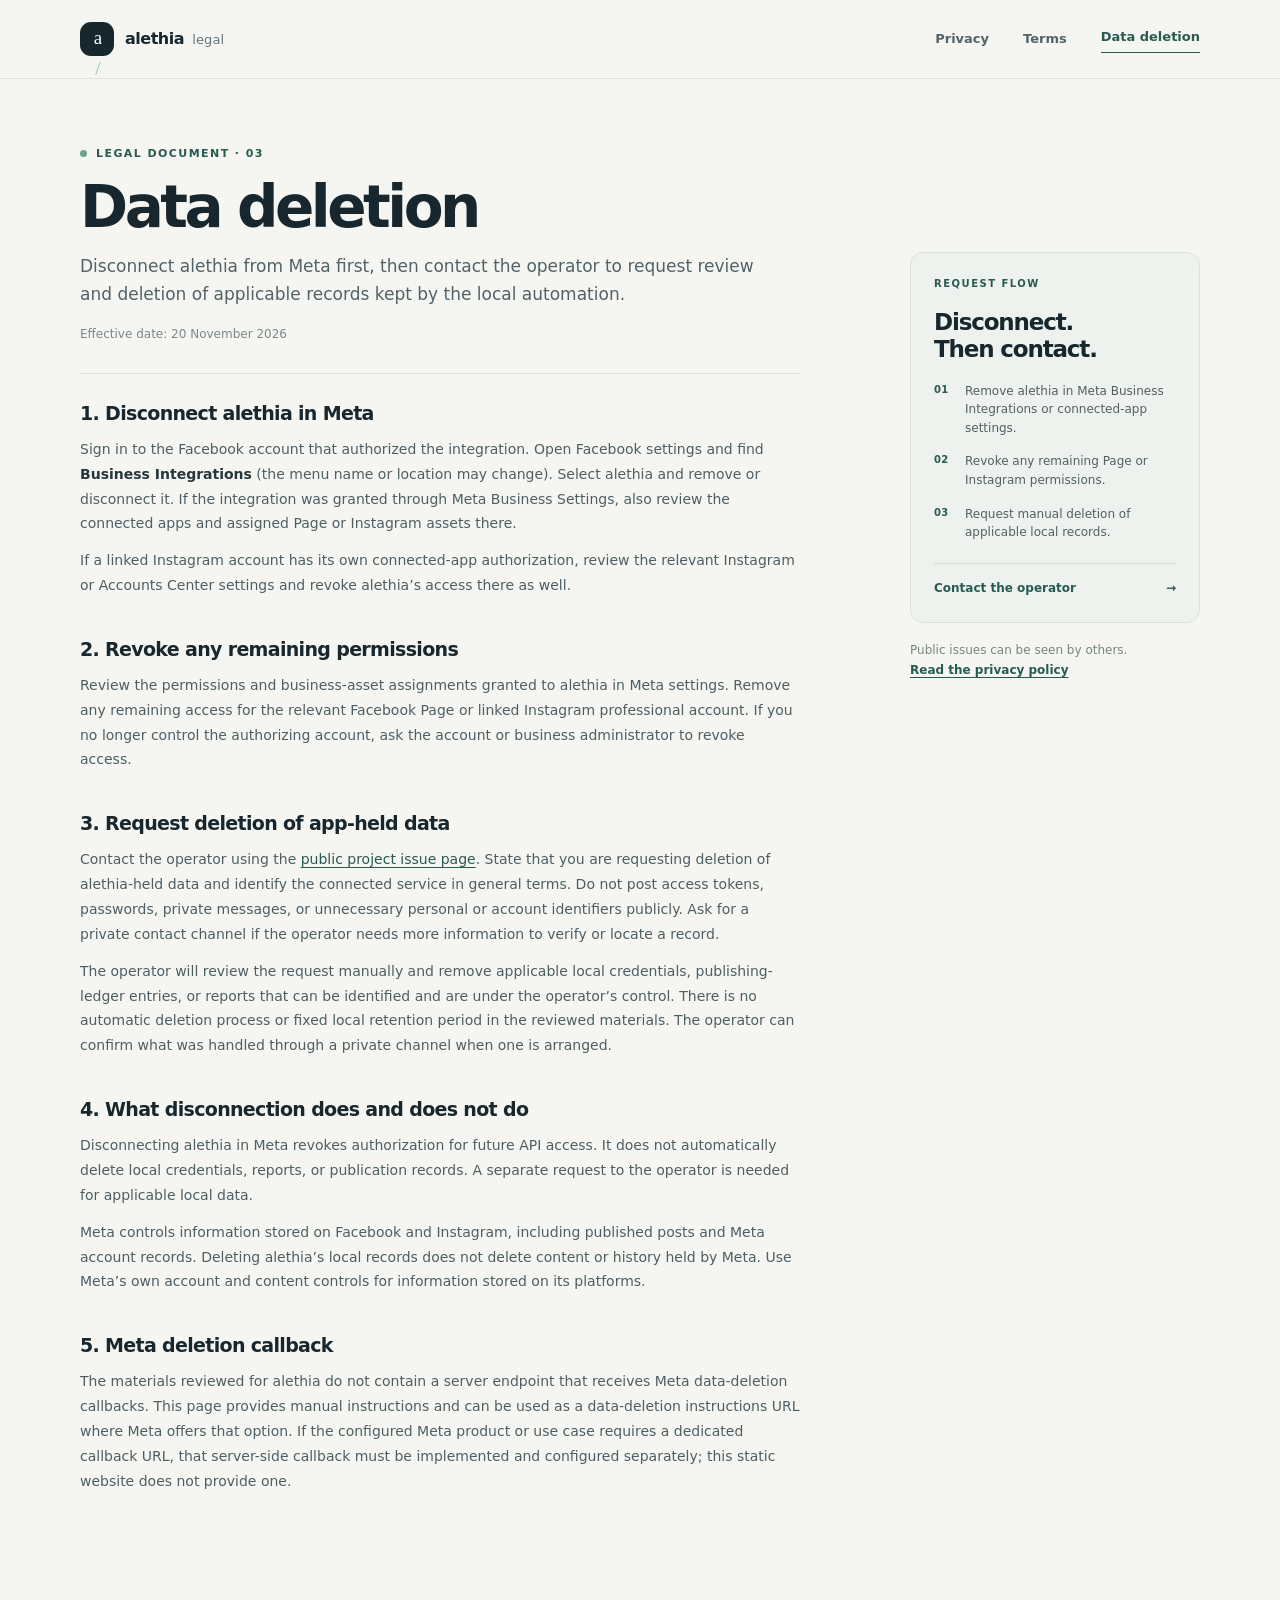
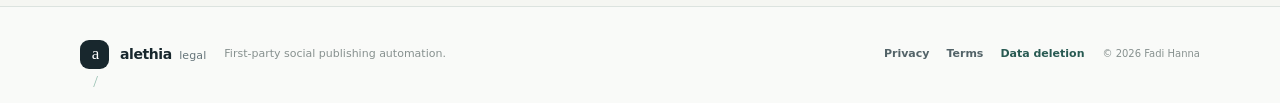
==== data-deletion.html @ 735a12d8 "Add privacy, terms, deletion and site styling" ====
<!doctype html>
<html lang="en">
<head>
  <meta charset="utf-8">
  <meta name="viewport" content="width=device-width, initial-scale=1">
  <meta name="description" content="Instructions to disconnect alethia from Meta and request deletion of applicable local application records.">
  <meta name="theme-color" content="#f5f6f2">
  <title>Data deletion — alethia</title>
  <link rel="stylesheet" href="assets/style.css">
</head>
<body>
  <a class="skip-link" href="#main">Skip to content</a>
  <header class="site-header">
    <div class="container header-inner">
      <a class="brand" href="index.html" aria-label="alethia legal home"><span class="brand-mark" aria-hidden="true">a<span>/</span></span><span class="brand-name">alethia <span>legal</span></span></a>
      <nav class="primary-nav" aria-label="Main navigation"><a href="privacy.html">Privacy</a><a href="terms.html">Terms</a><a href="data-deletion.html" aria-current="page">Data deletion</a></nav>
    </div>
  </header>

  <main id="main" class="container legal-layout">
    <article class="legal-document">
      <header class="document-heading">
        <p class="eyebrow"><span class="eyebrow-dot" aria-hidden="true"></span> Legal document · 03</p>
        <h1>Data deletion</h1>
        <p class="document-intro">Disconnect alethia from Meta first, then contact the operator to request review and deletion of applicable records kept by the local automation.</p>
        <p class="updated">Effective date: <time datetime="2026-11-20">20 November 2026</time></p>
      </header>

      <section class="legal-section">
        <h2>1. Disconnect alethia in Meta</h2>
        <p>Sign in to the Facebook account that authorized the integration. Open Facebook settings and find <strong>Business Integrations</strong> (the menu name or location may change). Select alethia and remove or disconnect it. If the integration was granted through Meta Business Settings, also review the connected apps and assigned Page or Instagram assets there.</p>
        <p>If a linked Instagram account has its own connected-app authorization, review the relevant Instagram or Accounts Center settings and revoke alethia’s access there as well.</p>
      </section>

      <section class="legal-section">
        <h2>2. Revoke any remaining permissions</h2>
        <p>Review the permissions and business-asset assignments granted to alethia in Meta settings. Remove any remaining access for the relevant Facebook Page or linked Instagram professional account. If you no longer control the authorizing account, ask the account or business administrator to revoke access.</p>
      </section>

      <section class="legal-section">
        <h2>3. Request deletion of app-held data</h2>
        <p>Contact the operator using the <a href="https://github.com/Fadi7anna/alethia-legal/issues/new">public project issue page</a>. State that you are requesting deletion of alethia-held data and identify the connected service in general terms. Do not post access tokens, passwords, private messages, or unnecessary personal or account identifiers publicly. Ask for a private contact channel if the operator needs more information to verify or locate a record.</p>
        <p>The operator will review the request manually and remove applicable local credentials, publishing-ledger entries, or reports that can be identified and are under the operator’s control. There is no automatic deletion process or fixed local retention period in the reviewed materials. The operator can confirm what was handled through a private channel when one is arranged.</p>
      </section>

      <section class="legal-section">
        <h2>4. What disconnection does and does not do</h2>
        <p>Disconnecting alethia in Meta revokes authorization for future API access. It does not automatically delete local credentials, reports, or publication records. A separate request to the operator is needed for applicable local data.</p>
        <p>Meta controls information stored on Facebook and Instagram, including published posts and Meta account records. Deleting alethia’s local records does not delete content or history held by Meta. Use Meta’s own account and content controls for information stored on its platforms.</p>
      </section>

      <section class="legal-section">
        <h2>5. Meta deletion callback</h2>
        <p>The materials reviewed for alethia do not contain a server endpoint that receives Meta data-deletion callbacks. This page provides manual instructions and can be used as a data-deletion instructions URL where Meta offers that option. If the configured Meta product or use case requires a dedicated callback URL, that server-side callback must be implemented and configured separately; this static website does not provide one.</p>
      </section>
    </article>

    <aside class="legal-aside" aria-label="Deletion steps">
      <div class="aside-card">
        <p class="aside-kicker">Request flow</p>
        <h2>Disconnect.<br>Then contact.</h2>
        <ol class="step-list">
          <li><span>01</span><span>Remove alethia in Meta Business Integrations or connected-app settings.</span></li>
          <li><span>02</span><span>Revoke any remaining Page or Instagram permissions.</span></li>
          <li><span>03</span><span>Request manual deletion of applicable local records.</span></li>
        </ol>
        <a class="aside-link" href="https://github.com/Fadi7anna/alethia-legal/issues/new">Contact the operator <span aria-hidden="true">→</span></a>
      </div>
      <p class="aside-contact">Public issues can be seen by others.<br><a href="privacy.html">Read the privacy policy</a></p>
    </aside>
  </main>

  <footer class="site-footer">
    <div class="container footer-inner">
      <a class="brand footer-brand" href="index.html"><span class="brand-mark" aria-hidden="true">a<span>/</span></span><span class="brand-name">alethia <span>legal</span></span></a>
      <p>First-party social publishing automation.</p>
      <nav class="footer-nav" aria-label="Footer navigation"><a href="privacy.html">Privacy</a><a href="terms.html">Terms</a><a href="data-deletion.html" aria-current="page">Data deletion</a></nav>
      <span class="copyright">© 2026 Fadi Hanna</span>
    </div>
  </footer>
</body>
</html>
---- assets/style.css ----
:root {
  color-scheme: light;
  --paper: #f5f6f2;
  --surface: #ffffff;
  --ink: #18272d;
  --muted: #66757a;
  --line: #dce3df;
  --accent: #3c7469;
  --accent-dark: #285a52;
  --blue: #587e8c;
  --soft-green: #e8f0ed;
  --content: 1120px;
  font-family: Inter, ui-sans-serif, system-ui, -apple-system, BlinkMacSystemFont, "Segoe UI", sans-serif;
  font-synthesis: none;
  text-rendering: optimizeLegibility;
  -webkit-font-smoothing: antialiased;
  -moz-osx-font-smoothing: grayscale;
}

* { box-sizing: border-box; }

html { min-width: 320px; scroll-behavior: smooth; }

body {
  margin: 0;
  min-width: 320px;
  background: var(--paper);
  color: var(--ink);
  font-size: 16px;
  line-height: 1.65;
}

a { color: var(--accent-dark); text-decoration-thickness: 1px; text-underline-offset: 3px; }
a:hover { color: #173f39; }
a:focus-visible, button:focus-visible {
  outline: 3px solid #83b7aa;
  outline-offset: 4px;
  border-radius: 3px;
}

.skip-link {
  position: absolute;
  top: 8px;
  left: 8px;
  z-index: 10;
  padding: 8px 12px;
  transform: translateY(-150%);
  background: var(--ink);
  color: white;
}
.skip-link:focus { transform: translateY(0); }

.container { width: min(calc(100% - 48px), var(--content)); margin-inline: auto; }

.site-header {
  border-bottom: 1px solid rgba(35, 63, 63, .1);
  background: rgba(245, 246, 242, .96);
}
.header-inner {
  min-height: 78px;
  display: flex;
  align-items: center;
  justify-content: space-between;
  gap: 24px;
}
.brand { display: inline-flex; align-items: center; gap: 11px; color: var(--ink); text-decoration: none; }
.brand-mark {
  width: 34px;
  height: 34px;
  display: grid;
  place-items: center;
  border-radius: 11px;
  background: var(--ink);
  color: white;
  font-family: Georgia, serif;
  font-size: 19px;
  letter-spacing: -2px;
}
.brand-mark span { color: #98c0b2; }
.brand-name { font-size: 16px; font-weight: 720; letter-spacing: -.03em; }
.brand-name > span { color: var(--muted); font-size: 13px; font-weight: 500; letter-spacing: .01em; margin-left: 3px; }
.primary-nav, .footer-nav { display: flex; align-items: center; gap: clamp(16px, 3vw, 34px); }
.primary-nav a, .footer-nav a {
  color: #536368;
  font-size: 13px;
  font-weight: 600;
  text-decoration: none;
}
.primary-nav a:hover, .footer-nav a:hover, .primary-nav a[aria-current="page"], .footer-nav a[aria-current="page"] { color: var(--accent-dark); }
.primary-nav a[aria-current="page"] { box-shadow: 0 1px 0 var(--accent-dark); padding-bottom: 5px; }

.hero {
  display: grid;
  grid-template-columns: minmax(0, 1.4fr) minmax(280px, .75fr);
  align-items: center;
  gap: clamp(42px, 8vw, 106px);
  padding-block: clamp(72px, 11vw, 132px) 98px;
}
.eyebrow {
  display: flex;
  align-items: center;
  gap: 9px;
  margin: 0 0 20px;
  color: var(--accent-dark);
  font-size: 11px;
  font-weight: 750;
  letter-spacing: .13em;
  line-height: 1.4;
  text-transform: uppercase;
}
.eyebrow-dot { width: 7px; height: 7px; border-radius: 50%; background: #6da193; }
h1, h2, h3, p { margin-top: 0; }
.hero h1 {
  max-width: 680px;
  margin-bottom: 23px;
  font-size: clamp(43px, 7vw, 76px);
  font-weight: 610;
  letter-spacing: -.065em;
  line-height: 1.02;
}
.hero h1 span { color: var(--accent); }
.hero-lede { max-width: 630px; margin-bottom: 18px; color: #46575d; font-size: clamp(17px, 2vw, 20px); line-height: 1.6; }
.hero-note { max-width: 590px; margin: 0; color: var(--muted); font-size: 14px; }
.hero-panel {
  position: relative;
  padding: 27px 27px 26px;
  border: 1px solid #d7e2dc;
  border-radius: 16px;
  background: linear-gradient(145deg, #fff 0%, #fbfcfa 100%);
  box-shadow: 0 15px 38px rgba(31, 59, 52, .06);
}
.panel-symbol { display: flex; align-items: center; gap: 5px; margin-bottom: 27px; }
.panel-symbol span { display: block; width: 6px; height: 24px; border-radius: 5px; background: var(--accent); }
.panel-symbol span:nth-child(2) { height: 34px; background: #789e92; }
.panel-symbol span:nth-child(3) { height: 17px; background: #b4c8be; }
.panel-label, .aside-kicker { margin-bottom: 11px; color: var(--accent-dark); font-size: 10px; font-weight: 760; letter-spacing: .15em; text-transform: uppercase; }
.hero-panel h2 { margin-bottom: 9px; font-size: 22px; letter-spacing: -.04em; }
.hero-panel > p:not(.panel-label):not(.panel-meta) { margin-bottom: 22px; color: var(--muted); font-size: 14px; line-height: 1.65; }
.panel-rule { height: 1px; margin-bottom: 15px; background: var(--line); }
.panel-meta { display: flex; flex-wrap: wrap; align-items: center; gap: 5px 9px; margin: 0; color: #33464a; font-size: 12px; font-weight: 620; }
.panel-meta > span { margin-right: 3px; color: var(--muted); font-size: 11px; font-weight: 500; }

.documents { padding-bottom: 92px; }
.section-heading { display: flex; align-items: end; justify-content: space-between; gap: 36px; margin-bottom: 23px; }
.section-heading .eyebrow { margin-bottom: 8px; }
.section-heading h2 { margin: 0; font-size: clamp(25px, 3vw, 34px); letter-spacing: -.045em; }
.section-heading > p { max-width: 390px; margin: 0 0 3px; color: var(--muted); font-size: 14px; }
.document-grid { display: grid; grid-template-columns: repeat(3, minmax(0, 1fr)); gap: 14px; }
.document-card {
  min-height: 245px;
  display: flex;
  flex-direction: column;
  padding: 22px;
  border: 1px solid var(--line);
  border-radius: 13px;
  background: var(--surface);
  color: inherit;
  text-decoration: none;
  transition: border-color .16s ease, transform .16s ease, box-shadow .16s ease;
}
.document-card:hover { transform: translateY(-2px); border-color: #a9c4ba; box-shadow: 0 11px 25px rgba(31, 59, 52, .06); }
.card-index { display: flex; justify-content: space-between; color: #82918d; font-size: 11px; font-weight: 700; letter-spacing: .09em; }
.card-index span { color: var(--accent); font-size: 16px; }
.document-card h3 { margin: 27px 0 8px; font-size: 20px; letter-spacing: -.04em; }
.document-card p { margin: 0 0 20px; color: var(--muted); font-size: 13px; line-height: 1.6; }
.card-link { display: flex; align-items: center; justify-content: space-between; gap: 12px; margin-top: auto; color: var(--accent-dark); font-size: 12px; font-weight: 700; }
.contact-strip {
  display: flex;
  align-items: center;
  gap: 16px;
  margin: 22px 0 0;
  padding: 17px 20px;
  border-radius: 11px;
  background: #e9efeb;
  color: #52615f;
  font-size: 12px;
}
.contact-strip strong { color: var(--ink); }
.contact-mark { display: grid; flex: 0 0 27px; width: 27px; height: 27px; place-items: center; border: 1px solid #c4d5cb; border-radius: 50%; color: var(--accent-dark); }
.contact-strip > a { flex: 0 0 auto; margin-left: auto; font-weight: 700; text-decoration: none; }

.legal-layout {
  display: grid;
  grid-template-columns: minmax(0, 720px) minmax(230px, 290px);
  align-items: start;
  justify-content: space-between;
  gap: clamp(42px, 7vw, 94px);
  padding-block: 67px 100px;
}
.legal-document { min-width: 0; }
.document-heading { padding-bottom: 28px; border-bottom: 1px solid var(--line); }
.document-heading .eyebrow { margin-bottom: 15px; }
.document-heading h1 { margin-bottom: 13px; font-size: clamp(39px, 6vw, 58px); font-weight: 620; letter-spacing: -.06em; line-height: 1.1; }
.document-intro { max-width: 680px; margin-bottom: 17px; color: #526267; font-size: 17px; line-height: 1.62; }
.updated { margin: 0; color: #7a8989; font-size: 12px; }
.legal-section { padding-top: 27px; }
.legal-section h2 { margin-bottom: 10px; font-size: 19px; font-weight: 680; letter-spacing: -.035em; line-height: 1.35; }
.legal-section p, .legal-section li { color: #4e5e63; font-size: 14px; line-height: 1.78; }
.legal-section p { margin-bottom: 12px; }
.legal-section ul { display: grid; gap: 9px; margin: 9px 0 15px; padding-left: 20px; }
.legal-section li { padding-left: 3px; }
.legal-section li::marker { color: var(--accent); }
.legal-section strong { color: #26373c; font-weight: 700; }
code { padding: 2px 5px; border-radius: 4px; background: #e9eeea; color: #294b46; font-size: .88em; }
.legal-aside { position: sticky; top: 24px; margin-top: 106px; }
.aside-card { padding: 23px; border: 1px solid #d8e2dd; border-radius: 13px; background: #edf2ee; }
.aside-kicker { margin-bottom: 16px; }
.aside-card h2 { margin-bottom: 18px; font-size: 23px; font-weight: 620; letter-spacing: -.05em; line-height: 1.2; }
.aside-list, .step-list { display: grid; gap: 14px; margin: 0; padding: 0; list-style: none; }
.aside-list li { display: grid; grid-template-columns: 8px 1fr; align-items: start; gap: 10px; color: #52615f; font-size: 12px; line-height: 1.55; }
.status-dot { width: 7px; height: 7px; margin-top: 6px; border-radius: 50%; background: #5a8a7e; }
.aside-link { display: flex; align-items: center; justify-content: space-between; gap: 10px; margin-top: 21px; padding-top: 15px; border-top: 1px solid #d5dfd9; color: var(--accent-dark); font-size: 12px; font-weight: 720; text-decoration: none; }
.aside-contact { margin: 17px 0 0; color: #778582; font-size: 12px; line-height: 1.7; }
.aside-contact a { font-weight: 650; }
.step-list { gap: 15px; counter-reset: step; }
.step-list li { display: grid; grid-template-columns: 23px 1fr; gap: 8px; color: #52615f; font-size: 12px; line-height: 1.55; }
.step-list li > span:first-child { color: var(--accent-dark); font-size: 10px; font-weight: 760; letter-spacing: .04em; }

.site-footer { border-top: 1px solid var(--line); background: rgba(255,255,255,.4); }
.footer-inner { min-height: 96px; display: flex; align-items: center; gap: 18px; }
.footer-brand .brand-mark { width: 29px; height: 29px; border-radius: 9px; font-size: 17px; }
.footer-brand .brand-name { font-size: 14px; }
.footer-brand .brand-name > span { font-size: 11px; }
.footer-inner > p { margin: 0; color: #87918f; font-size: 11px; }
.footer-nav { gap: 17px; margin-left: auto; }
.footer-nav a { font-size: 11px; }
.copyright { color: #87918f; font-size: 10px; }

@media (max-width: 800px) {
  .container { width: min(calc(100% - 36px), var(--content)); }
  .hero { grid-template-columns: minmax(0, 1fr) minmax(230px, .8fr); gap: 28px; padding-block: 76px 75px; }
  .hero-panel { padding: 22px; }
  .document-grid { gap: 10px; }
  .document-card { padding: 18px; }
  .legal-layout { grid-template-columns: minmax(0, 1fr); gap: 0; padding-top: 48px; }
  .legal-aside { position: static; display: grid; grid-template-columns: minmax(0, 1fr) minmax(180px, .6fr); gap: 18px; margin-top: 37px; }
  .aside-contact { align-self: start; margin-top: 4px; }
}
@media (max-width: 620px) {
  .container { width: min(calc(100% - 32px), var(--content)); }
  .header-inner { min-height: 70px; flex-wrap: wrap; gap: 0 18px; padding-block: 11px; }
  .brand-mark { width: 31px; height: 31px; }
  .primary-nav { gap: 17px; }
  .primary-nav a { font-size: 12px; }
  .hero { grid-template-columns: minmax(0, 1fr); gap: 28px; padding-block: 59px 65px; }
  .hero h1 { max-width: 560px; font-size: clamp(42px, 13vw, 62px); }
  .hero-panel { max-width: 440px; }
  .section-heading { display: block; }
  .section-heading > p { max-width: 480px; margin-top: 10px; }
  .document-grid { grid-template-columns: minmax(0, 1fr); gap: 10px; }
  .document-card { min-height: 190px; }
  .document-card h3 { margin-top: 19px; }
  .contact-strip { align-items: flex-start; flex-wrap: wrap; gap: 10px 13px; }
  .contact-strip > span:nth-child(2) { flex: 1 1 calc(100% - 45px); }
  .contact-strip > a { margin-left: 40px; }
  .legal-layout { padding-block: 38px 70px; }
  .document-heading h1 { font-size: clamp(39px, 12vw, 52px); }
  .document-intro { font-size: 16px; }
  .legal-section { padding-top: 24px; }
  .legal-section h2 { font-size: 18px; }
  .legal-section p, .legal-section li { font-size: 14px; }
  .legal-aside { grid-template-columns: minmax(0, 1fr); }
  .aside-contact { margin-top: 0; }
  .footer-inner { align-items: flex-start; flex-wrap: wrap; gap: 13px 20px; padding-block: 20px; }
  .footer-inner > p { display: none; }
  .footer-nav { width: 100%; order: 2; margin-left: 0; }
  .copyright { margin-left: auto; align-self: center; }
}
@media (prefers-reduced-motion: reduce) {
  html { scroll-behavior: auto; }
  *, *::before, *::after { transition-duration: .01ms !important; }
}
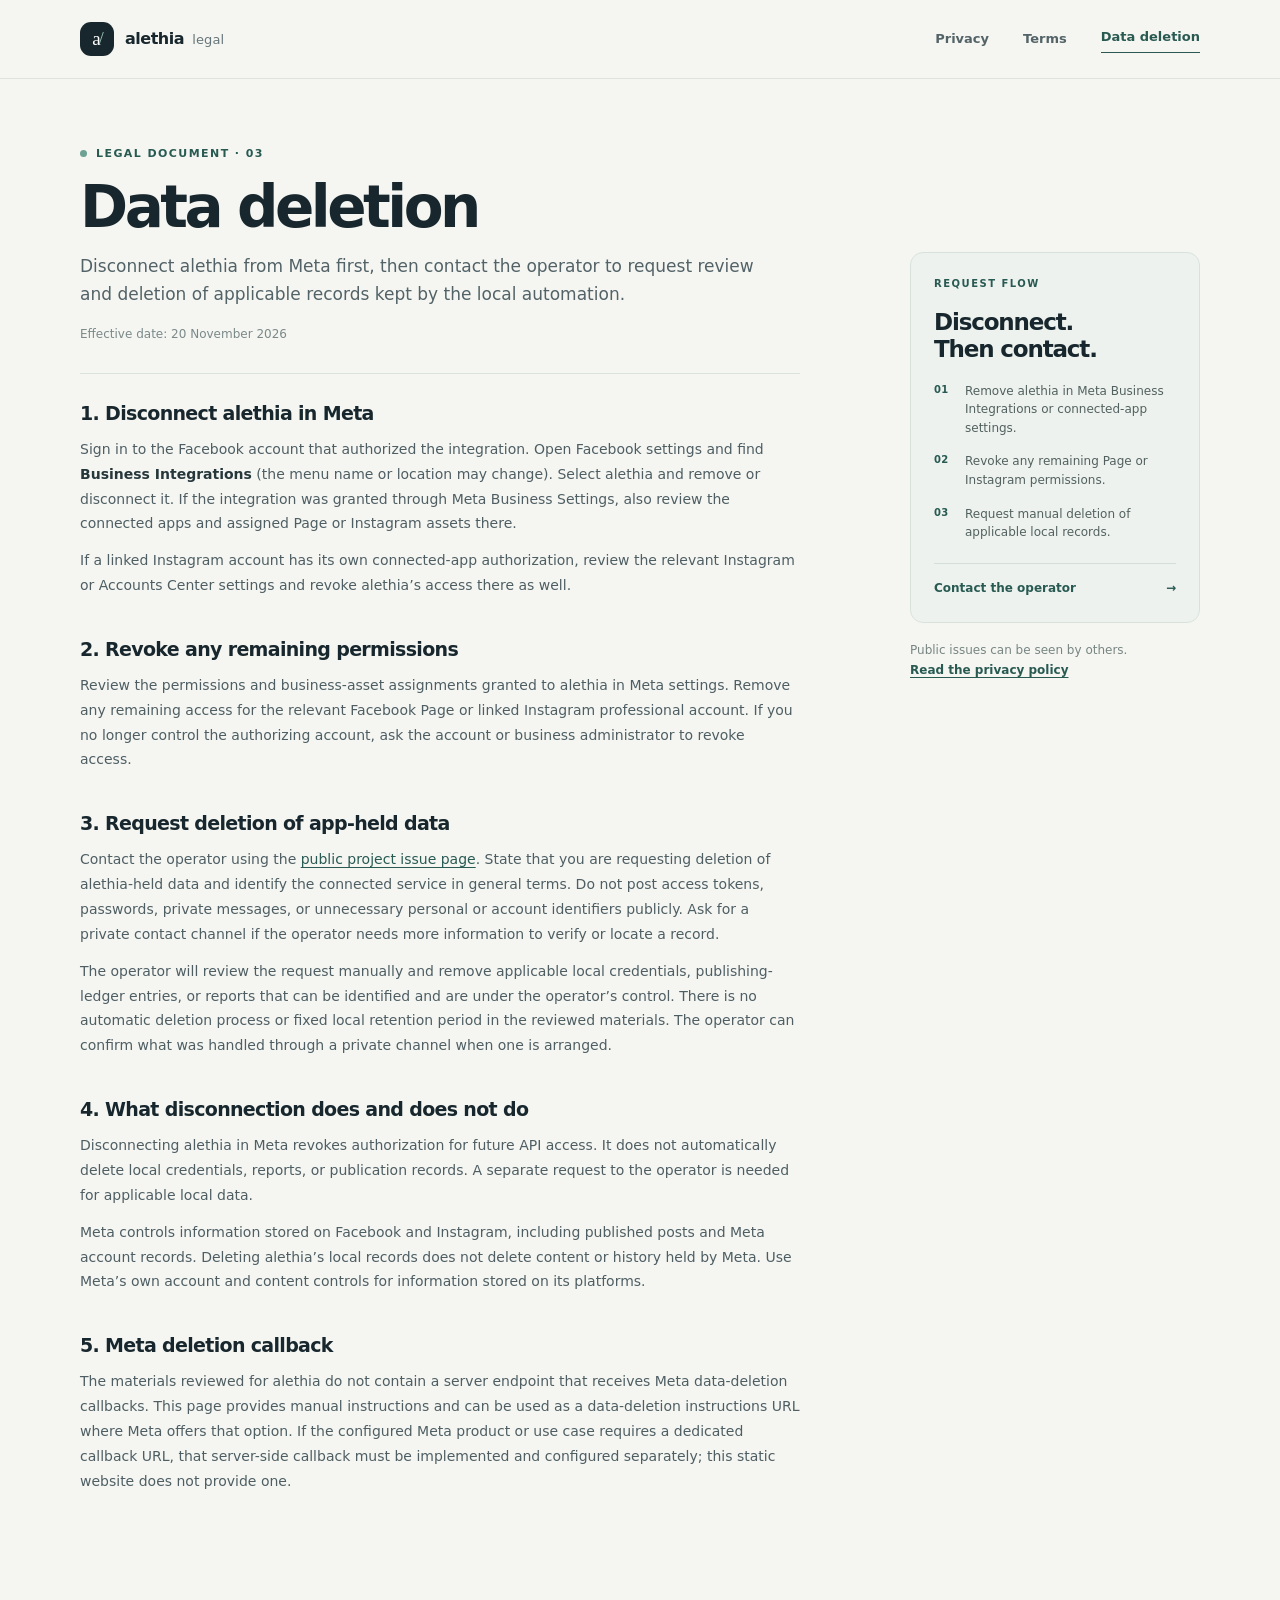
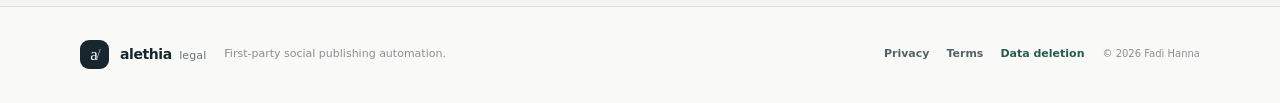
==== commit d00b0984: "Refresh shared stylesheet links" ====
--- a/data-deletion.html
+++ b/data-deletion.html
@@ -6,7 +6,7 @@
   <meta name="description" content="Instructions to disconnect alethia from Meta and request deletion of applicable local application records.">
   <meta name="theme-color" content="#f5f6f2">
   <title>Data deletion — alethia</title>
-  <link rel="stylesheet" href="assets/style.css">
+  <link rel="stylesheet" href="assets/style.css?v=cb51d5d9">
 </head>
 <body>
   <a class="skip-link" href="#main">Skip to content</a>
--- a/assets/style.css
+++ b/assets/style.css
@@ -67,8 +67,9 @@
 .brand-mark {
   width: 34px;
   height: 34px;
-  display: grid;
-  place-items: center;
+  display: flex;
+  align-items: center;
+  justify-content: center;
   border-radius: 11px;
   background: var(--ink);
   color: white;
